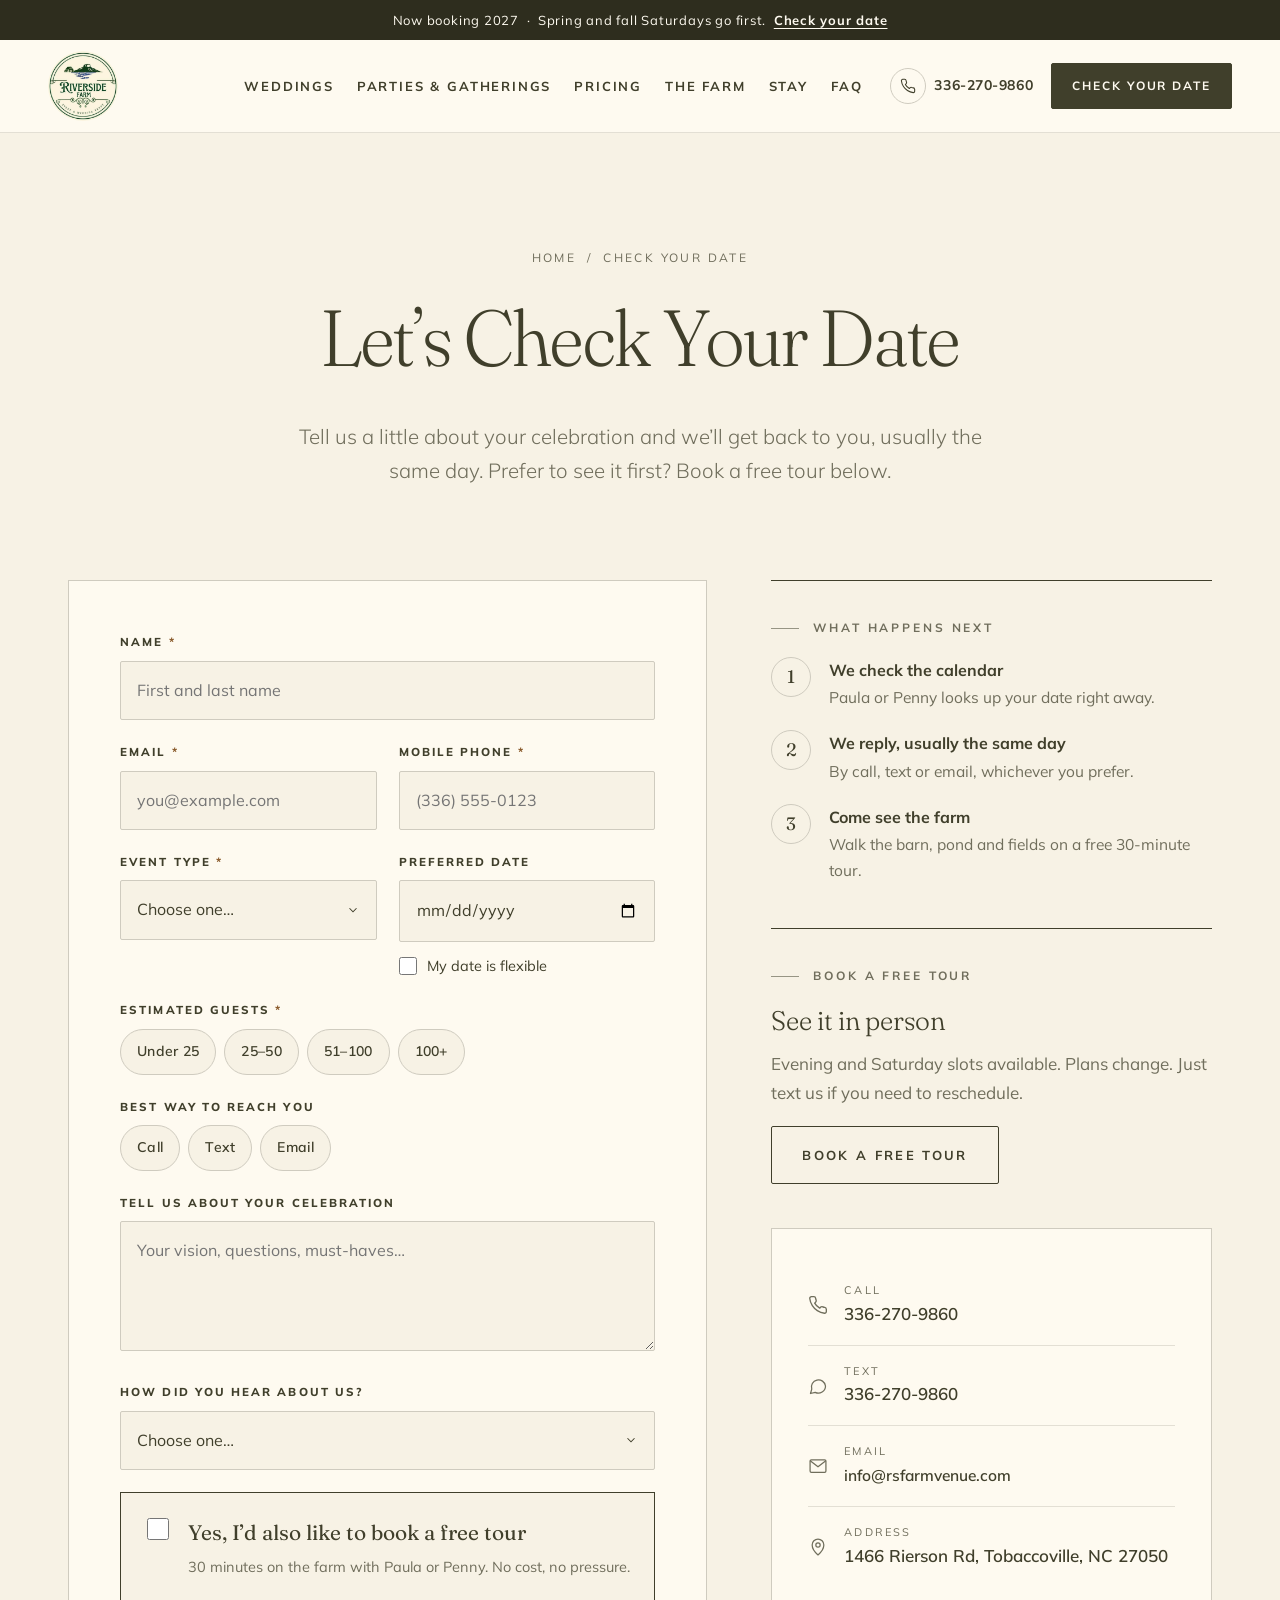
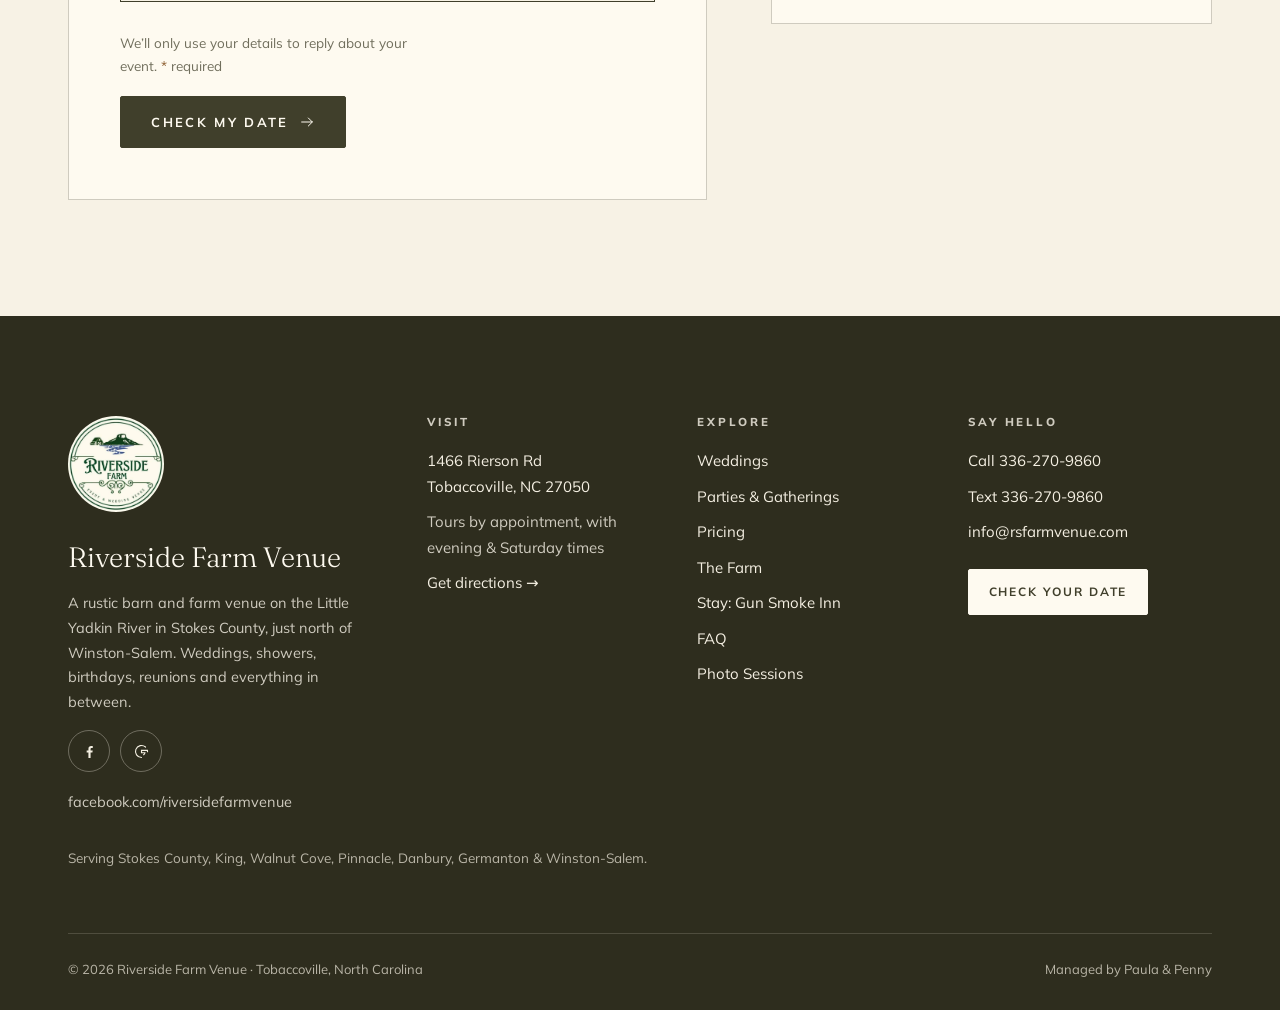
==== check-your-date.html @ b6d0c01a "Riverside Farm Venue site preview (noindex)" ====
<!doctype html>
<html lang="en">
<head>
<meta charset="utf-8">
<meta name="robots" content="noindex, nofollow">
<meta name="viewport" content="width=device-width,initial-scale=1">
<title>Check Your Date &amp; Book a Free Tour | Riverside Farm Venue</title>
<meta name="description" content="Tell us your date and guest count and we&rsquo;ll get right back to you, or book a free tour of Riverside Farm Venue near Winston-Salem, NC.">
<link rel="stylesheet" href="css/site.css">
</head>
<body>

<div class="announce">Now booking 2027<span class="hide-sm"> &nbsp;·&nbsp; Spring and fall Saturdays go first.</span> &nbsp;<a href="check-your-date.html">Check your date</a></div>
<header class="site-header">
  <div class="hdr">
    <a class="brand" href="index.html" aria-label="Riverside Farm Venue home">
      <img src="img/logo.jpg" alt="Riverside Farm Event &amp; Wedding Venue badge logo" width="70" height="70">
      <span class="brand-text">Riverside Farm<small>Event &amp; Wedding Venue</small></span>
    </a>
    <nav class="nav" aria-label="Main"><a href="weddings.html">Weddings</a><a href="parties.html">Parties &amp; Gatherings</a><a href="pricing.html">Pricing</a><a href="the-farm.html">The Farm</a><a href="stay.html">Stay</a><a href="faq.html">FAQ</a></nav>
    <div class="hdr-actions">
      <a class="hdr-phone" href="tel:+13362709860" aria-label="Call 336-270-9860"><span class="ic"><svg viewBox="0 0 24 24" fill="none" stroke="currentColor" stroke-width="1.6" stroke-linecap="round" stroke-linejoin="round"><path d="M22 16.9v3a2 2 0 0 1-2.2 2 19.8 19.8 0 0 1-8.6-3.1 19.5 19.5 0 0 1-6-6A19.8 19.8 0 0 1 2.1 4.2 2 2 0 0 1 4.1 2h3a2 2 0 0 1 2 1.7c.1.9.4 1.8.7 2.7a2 2 0 0 1-.5 2.1L8 9.8a16 16 0 0 0 6 6l1.3-1.3a2 2 0 0 1 2.1-.4c.9.3 1.8.6 2.7.7a2 2 0 0 1 1.7 2z"/></svg></span><span class="num">336-270-9860</span></a>
      <a class="btn btn-sm" href="check-your-date.html">Check Your Date</a>
      <button class="burger" data-menu="open" aria-label="Open menu" aria-expanded="false"><svg viewBox="0 0 24 24" fill="none" stroke="currentColor" stroke-width="1.5" stroke-linecap="round"><path d="M3 7h18M3 12h18M3 17h18"/></svg></button>
    </div>
  </div>
</header>
<div class="mobile-menu" id="mobile-menu" aria-label="Mobile menu">
  <div class="mm-top"><a href="index.html"><img src="img/logo.jpg" alt="Riverside Farm Venue"></a><button class="burger" data-menu="close" aria-label="Close menu"><svg viewBox="0 0 24 24" fill="none" stroke="currentColor" stroke-width="1.5" stroke-linecap="round"><path d="M5 5l14 14M19 5L5 19"/></svg></button></div>
  <nav><a href="index.html">Home</a><a href="weddings.html">Weddings</a><a href="parties.html">Parties &amp; Gatherings</a><a href="pricing.html">Pricing</a><a href="the-farm.html">The Farm</a><a href="stay.html">Stay</a><a href="faq.html">FAQ</a></nav>
  <div class="mm-foot">
    <a class="btn" href="check-your-date.html">Check Your Date</a>
    <a class="btn btn-outline" href="https://www.riversidefarmevents.com/service-page/preview-venue">Book a Free Tour</a>
    <a class="btn btn-outline" href="tel:+13362709860"><svg viewBox="0 0 24 24" fill="none" stroke="currentColor" stroke-width="1.6" stroke-linecap="round" stroke-linejoin="round"><path d="M22 16.9v3a2 2 0 0 1-2.2 2 19.8 19.8 0 0 1-8.6-3.1 19.5 19.5 0 0 1-6-6A19.8 19.8 0 0 1 2.1 4.2 2 2 0 0 1 4.1 2h3a2 2 0 0 1 2 1.7c.1.9.4 1.8.7 2.7a2 2 0 0 1-.5 2.1L8 9.8a16 16 0 0 0 6 6l1.3-1.3a2 2 0 0 1 2.1-.4c.9.3 1.8.6 2.7.7a2 2 0 0 1 1.7 2z"/></svg> Call or Text 336-270-9860</a>
    <p>1466 Rierson Rd, Tobaccoville, NC 27050</p>
  </div>
</div>
<main>

<section class="sec" style="padding-bottom:30px;background:var(--cream-2)">
  <div class="wrap-narrow center rv">
    <div class="crumbs"><a href="index.html">Home</a> &nbsp;/&nbsp; Check Your Date</div>
    <h1>Let&rsquo;s Check Your Date</h1>
    <p class="lead muted">Tell us a little about your celebration and we&rsquo;ll get back to you, usually the same day. Prefer to see it first? Book a free tour below.</p>
  </div>
</section>
<section class="sec" style="padding-top:40px;background:var(--cream-2)">
  <div class="wrap form-layout">
    <div class="form-card rv">
      <form id="inquiry" novalidate>
        <input type="text" name="_honey" style="display:none" tabindex="-1" autocomplete="off">
        <div class="fgrid">
          <div class="field full"><label for="f-name">Name <i>*</i></label><input id="f-name" name="name" autocomplete="name" placeholder="First and last name" required></div>
          <div class="field"><label for="f-email">Email <i>*</i></label><input id="f-email" name="email" type="email" autocomplete="email" placeholder="you@example.com" required></div>
          <div class="field"><label for="f-phone">Mobile phone <i>*</i></label><input id="f-phone" name="phone" type="tel" autocomplete="tel" placeholder="(336) 555-0123" required></div>
          <div class="field"><label for="f-type">Event type <i>*</i></label>
            <select id="f-type" name="type" required><option value="">Choose one…</option><option>Wedding</option><option>Friday Micro Wedding</option><option>Elopement / Vow renewal</option><option>Shower</option><option>Birthday</option><option>Reunion</option><option>Church / Corporate</option><option>Photo session</option><option>Other</option></select></div>
          <div class="field"><label for="f-date">Preferred date</label><input id="f-date" name="date" type="date"><label class="check"><input type="checkbox" name="flexible"> My date is flexible</label></div>
          <div class="field full"><span class="lab">Estimated guests <i>*</i></span><div class="pills"><label><input type="radio" name="guests" value="Under 25"><span>Under 25</span></label><label><input type="radio" name="guests" value="25–50"><span>25–50</span></label><label><input type="radio" name="guests" value="51–100"><span>51–100</span></label><label><input type="radio" name="guests" value="100+"><span>100+</span></label></div></div>
          <div class="field full"><span class="lab">Best way to reach you</span><div class="pills"><label><input type="radio" name="reach" value="Call"><span>Call</span></label><label><input type="radio" name="reach" value="Text"><span>Text</span></label><label><input type="radio" name="reach" value="Email"><span>Email</span></label></div></div>
          <div class="field full"><label for="f-msg">Tell us about your celebration</label><textarea id="f-msg" name="message" placeholder="Your vision, questions, must-haves…"></textarea></div>
          <div class="field full"><label for="f-heard">How did you hear about us?</label>
            <select id="f-heard" name="heard"><option value="">Choose one…</option><option>Google</option><option>Facebook</option><option>Friend or family</option><option>The Knot / WeddingWire</option><option>Drove by</option><option>Other</option></select></div>
          <div class="field full">
            <label class="tour-opt" for="tour"><input type="checkbox" id="tour" name="tour"><div><b>Yes, I&rsquo;d also like to book a free tour</b><span>30 minutes on the farm with Paula or Penny. No cost, no pressure.</span></div></label>
            <div id="tour-block" style="display:none;padding:22px;border:1px solid var(--olive);border-top:0;background:var(--cream)">
              <span class="lab">Pick a time that suits you</span>
              <p style="margin:0 0 10px"><a class="btn btn-sm" href="https://www.riversidefarmevents.com/service-page/preview-venue" target="_blank" rel="noopener">Choose a tour time on our calendar</a></p>
              <p class="muted" style="font-size:14px;margin:0">Evening &amp; Saturday slots available. Plans change. Just text us if you need to reschedule.</p>
            </div>
          </div>
        </div>
        <p id="form-error" role="alert" style="display:none;color:#8A5A2B;margin:0 0 12px">Sorry, that didn&rsquo;t go through. Please call or text 336-270-9860 or email <a href="mailto:info@rsfarmvenue.com">info@rsfarmvenue.com</a>.</p>
        <div class="form-foot"><small>We&rsquo;ll only use your details to reply about your event. <i style="font-style:normal;color:#8A5A2B">*</i> required</small><button class="btn" type="submit">Check My Date <svg viewBox="0 0 24 24" fill="none" stroke="currentColor" stroke-width="1.5" stroke-linecap="round" stroke-linejoin="round"><path d="M4 12h16M14 6l6 6-6 6"/></svg></button></div>
      </form>
      <div class="thanks">
        <span class="eyebrow">Inquiry received</span>
        <h2>Thanks<span id="thanks-name"></span>!</h2>
        <p class="lead muted">Paula or Penny will reach out soon. Want to see the farm? Book a free tour. Want the details now? See our <a href="pricing.html">Pricing page</a>.</p>
        <div class="btn-row" style="justify-content:center;margin-top:24px"><a class="btn" href="https://www.riversidefarmevents.com/service-page/preview-venue">Book a Free Tour</a><a class="btn btn-outline" href="pricing.html">See Pricing</a></div>
        <p class="muted" style="font-size:13px;margin-top:20px">(Mockup only: nothing was sent.)</p>
      </div>
    </div>
    <aside class="rv">
      <div class="side-card">
        <span class="eyebrow">What happens next</span>
        <ol class="steps">
          <li><div><b>We check the calendar</b>Paula or Penny looks up your date right away.</div></li>
          <li><div><b>We reply, usually the same day</b>By call, text or email, whichever you prefer.</div></li>
          <li><div><b>Come see the farm</b>Walk the barn, pond and fields on a free 30-minute tour.</div></li>
        </ol>
      </div>
      <div class="side-card">
        <span class="eyebrow">Book a free tour</span>
        <h3>See it in person</h3>
        <p class="muted">Evening and Saturday slots available. Plans change. Just text us if you need to reschedule.</p>
        <a class="btn btn-outline" href="https://www.riversidefarmevents.com/service-page/preview-venue">Book a Free Tour</a>
      </div>
      <div class="contact-card">
        <a class="row" href="tel:+13362709860"><svg viewBox="0 0 24 24" fill="none" stroke="currentColor" stroke-width="1.6" stroke-linecap="round" stroke-linejoin="round"><path d="M22 16.9v3a2 2 0 0 1-2.2 2 19.8 19.8 0 0 1-8.6-3.1 19.5 19.5 0 0 1-6-6A19.8 19.8 0 0 1 2.1 4.2 2 2 0 0 1 4.1 2h3a2 2 0 0 1 2 1.7c.1.9.4 1.8.7 2.7a2 2 0 0 1-.5 2.1L8 9.8a16 16 0 0 0 6 6l1.3-1.3a2 2 0 0 1 2.1-.4c.9.3 1.8.6 2.7.7a2 2 0 0 1 1.7 2z"/></svg><div><small>Call</small><span>336-270-9860</span></div></a>
        <a class="row" href="sms:+13362709860"><svg viewBox="0 0 24 24" fill="none" stroke="currentColor" stroke-width="1.5" stroke-linecap="round" stroke-linejoin="round"><path d="M21 12a8.5 8.5 0 0 1-12.4 7.6L3 21l1.5-5.2A8.5 8.5 0 1 1 21 12z"/></svg><div><small>Text</small><span>336-270-9860</span></div></a>
        <a class="row" href="mailto:info@rsfarmvenue.com"><svg viewBox="0 0 24 24" fill="none" stroke="currentColor" stroke-width="1.5" stroke-linecap="round" stroke-linejoin="round"><rect x="2.5" y="4.5" width="19" height="15" rx="1.5"/><path d="M3 6l9 7 9-7"/></svg><div><small>Email</small><span style="font-size:15.5px">info@rsfarmvenue.com</span></div></a>
        <a class="row" href="https://maps.google.com/?cid=12743851930745066282"><svg viewBox="0 0 24 24" fill="none" stroke="currentColor" stroke-width="1.5" stroke-linecap="round" stroke-linejoin="round"><path d="M12 21.5s-7-6.2-7-12a7 7 0 0 1 14 0c0 5.8-7 12-7 12z"/><circle cx="12" cy="9.5" r="2.6"/></svg><div><small>Address</small><span>1466 Rierson Rd, Tobaccoville, NC 27050</span></div></a>
      </div>
    </aside>
  </div>
</section>

</main>

<footer class="site-footer">
  <div class="wrap">
    <div class="ft">
      <div class="ft-brand">
        <img src="img/logo.jpg" alt="Riverside Farm Venue logo">
        <div class="ft-name">Riverside Farm Venue</div>
        <p>A rustic barn and farm venue on the Little Yadkin River in Stokes County, just north of Winston-Salem. Weddings, showers, birthdays, reunions and everything in between.</p>
        <div class="social">
          <a href="https://www.facebook.com/riversidefarmvenue" aria-label="Riverside Farm Venue on Facebook"><svg viewBox="0 0 24 24" fill="currentColor"><path d="M13.5 21v-7.5h2.6l.4-3h-3V8.6c0-.9.3-1.5 1.5-1.5h1.6V4.4c-.3 0-1.2-.1-2.3-.1-2.3 0-3.8 1.4-3.8 3.9v2.3H8v3h2.5V21z"/></svg></a>
          <a href="https://maps.google.com/?cid=12743851930745066282" aria-label="Riverside Farm Venue on Google"><svg viewBox="0 0 24 24" fill="none" stroke="currentColor" stroke-width="1.6" stroke-linecap="round"><path d="M20.5 12.2c0-.6 0-1.1-.2-1.7H12v3.3h4.8a4.2 4.2 0 0 1-1.8 2.7M12 20.5a8.5 8.5 0 1 1 5.7-14.8"/></svg></a>
        </div>
        <p class="serving"><a href="https://www.facebook.com/riversidefarmvenue" style="color:inherit">facebook.com/riversidefarmvenue</a></p>
      </div>
      <div>
        <h4>Visit</h4>
        <ul>
          <li><a href="https://maps.google.com/?cid=12743851930745066282">1466 Rierson Rd<br>Tobaccoville, NC 27050</a></li>
          <li style="color:#CFCBBF">Tours by appointment, with evening &amp; Saturday times</li>
          <li><a href="https://maps.google.com/?cid=12743851930745066282">Get directions →</a></li>
        </ul>
      </div>
      <div>
        <h4>Explore</h4>
        <ul>
          <li><a href="weddings.html">Weddings</a></li>
          <li><a href="parties.html">Parties &amp; Gatherings</a></li>
          <li><a href="pricing.html">Pricing</a></li>
          <li><a href="the-farm.html">The Farm</a></li>
          <li><a href="stay.html">Stay: Gun Smoke Inn</a></li>
          <li><a href="faq.html">FAQ</a></li>
          
          <li><a href="parties.html#photo-sessions">Photo Sessions</a></li>
        </ul>
      </div>
      <div>
        <h4>Say hello</h4>
        <ul>
          <li><a href="tel:+13362709860">Call 336-270-9860</a></li>
          <li><a href="sms:+13362709860">Text 336-270-9860</a></li>
          <li><a href="mailto:info@rsfarmvenue.com">info@rsfarmvenue.com</a></li>
          <li style="margin-top:14px"><a class="btn btn-cream btn-sm" href="check-your-date.html" style="color:#403F2B">Check Your Date</a></li>
        </ul>
      </div>
    </div>
    <p class="serving">Serving Stokes County, King, Walnut Cove, Pinnacle, Danbury, Germanton &amp; Winston-Salem.</p>
    <div class="ft-bottom">
      <span>© 2026 Riverside Farm Venue · Tobaccoville, North Carolina</span>
      <span>Managed by Paula &amp; Penny</span>
    </div>
  </div>
</footer>
<div class="mbar" role="navigation" aria-label="Quick actions">
  <a href="tel:+13362709860"><svg viewBox="0 0 24 24" fill="none" stroke="currentColor" stroke-width="1.6" stroke-linecap="round" stroke-linejoin="round"><path d="M22 16.9v3a2 2 0 0 1-2.2 2 19.8 19.8 0 0 1-8.6-3.1 19.5 19.5 0 0 1-6-6A19.8 19.8 0 0 1 2.1 4.2 2 2 0 0 1 4.1 2h3a2 2 0 0 1 2 1.7c.1.9.4 1.8.7 2.7a2 2 0 0 1-.5 2.1L8 9.8a16 16 0 0 0 6 6l1.3-1.3a2 2 0 0 1 2.1-.4c.9.3 1.8.6 2.7.7a2 2 0 0 1 1.7 2z"/></svg> Call / Text</a>
  <a class="cta" href="check-your-date.html"><svg viewBox="0 0 24 24" fill="none" stroke="currentColor" stroke-width="1.5" stroke-linecap="round" stroke-linejoin="round"><rect x="3" y="4.5" width="18" height="16.5" rx="1.5"/><path d="M3 9.5h18M8 2.5v4M16 2.5v4"/></svg> Check Your Date</a>
</div>
<script src="js/site.js"></script>
</body>
</html>
---- css/site.css ----
/* Riverside Farm Venue — redesign mockup · shared styles */
@font-face{font-family:"Fraunces";src:url("../fonts/Fraunces.ttf") format("truetype");font-weight:100 900;font-display:swap}
@font-face{font-family:"Mulish";src:url("../fonts/Mulish.ttf") format("truetype");font-weight:200 900;font-display:swap}
@font-face{font-family:"Mulish";src:url("../fonts/Mulish-Italic.ttf") format("truetype");font-weight:200 900;font-style:italic;font-display:swap}

:root{
  --cream:#FEFAF0; --cream-2:#F7F2E5; --cream-3:#EFE9DA;
  --taupe:#CFCBBF; --taupe-2:#E3DFD4;
  --olive:#403F2B; --olive-deep:#2E2D1E; --olive-2:#706E5C;
  --hl:#F5E29A; --hl-ink:#4A3D00;
  --serif:"Fraunces",Georgia,"Times New Roman",serif;
  --sans:"Mulish","Nunito Sans","Avenir Next","Avenir",system-ui,sans-serif;
  --wrap:1240px; --gutter:clamp(20px,4vw,48px);
  --sec:clamp(72px,9vw,128px);
  --ease:cubic-bezier(.2,.7,.2,1);
}
*,*::before,*::after{box-sizing:border-box}
html{-webkit-text-size-adjust:100%;scroll-behavior:smooth}
body{margin:0;background:var(--cream);color:var(--olive);font-family:var(--sans);font-weight:400;font-size:17px;line-height:1.7;-webkit-font-smoothing:antialiased;text-rendering:optimizeLegibility}
img{max-width:100%;display:block}
a{color:inherit}
p{margin:0 0 1.1em}
h1,h2,h3,h4{font-family:var(--serif);font-weight:300;line-height:1.08;margin:0 0 .5em;letter-spacing:-.01em;font-variation-settings:"opsz" 96,"SOFT" 50}
h1{font-size:clamp(40px,6.2vw,84px)}
h2{font-size:clamp(32px,4.2vw,56px)}
h3{font-size:clamp(23px,2.1vw,29px);line-height:1.18;font-variation-settings:"opsz" 48,"SOFT" 50}
h4{font-size:20px}
em.serif-it,.it{font-style:italic;font-variation-settings:"opsz" 96,"SOFT" 100,"WONK" 1}
.wrap{max-width:var(--wrap);margin:0 auto;padding:0 var(--gutter)}
.wrap-narrow{max-width:820px;margin:0 auto;padding:0 var(--gutter)}
.sec{padding:var(--sec) 0}
.sec-tight{padding:calc(var(--sec)*.6) 0}
.bg-2{background:var(--cream-2)}
.bg-3{background:var(--cream-3)}
.bg-olive{background:var(--olive);color:var(--cream)}
.bg-olive .eyebrow{color:var(--taupe)}
.center{text-align:center}
.eyebrow{display:inline-flex;align-items:center;gap:14px;font-family:var(--sans);font-size:12px;font-weight:700;letter-spacing:.24em;text-transform:uppercase;color:var(--olive-2);margin-bottom:18px}
.eyebrow::before{content:"";width:28px;height:1px;background:currentColor;opacity:.7}
.center .eyebrow::after{content:"";width:28px;height:1px;background:currentColor;opacity:.7}
.lead{font-size:clamp(18px,1.6vw,21px);line-height:1.65;font-weight:300;color:var(--olive)}
.muted{color:var(--olive-2)}
.sec-head{max-width:760px;margin:0 auto clamp(40px,5vw,64px)}
.sec-head.left{margin-left:0}
.sec-head p{color:var(--olive-2)}

/* placeholders / confirm tags */
.tbc{display:inline-block;font-family:var(--sans);font-style:normal;font-size:11px;font-weight:800;letter-spacing:.04em;line-height:1.5;color:var(--hl-ink);background:var(--hl);border:1px dashed #B99A2B;border-radius:3px;padding:0 6px;margin:0 3px;vertical-align:middle;text-transform:none;white-space:normal;-webkit-box-decoration-break:clone;box-decoration-break:clone}
.ph{background:var(--hl);color:var(--hl-ink);border:1px dashed #B99A2B;border-radius:4px;padding:0 .2em;font-style:normal;-webkit-box-decoration-break:clone;box-decoration-break:clone}
.ph-box{background:repeating-linear-gradient(135deg,var(--cream-3) 0 12px,var(--taupe-2) 12px 24px);display:flex;align-items:center;justify-content:center;text-align:center;color:var(--olive-2);font-size:14px;padding:24px;border:1px dashed var(--taupe)}
.ph-box svg{width:34px;height:34px;margin:0 auto 10px;display:block;opacity:.7}

/* buttons */
.btn{display:inline-flex;align-items:center;justify-content:center;gap:10px;font-family:var(--sans);font-size:13px;font-weight:700;letter-spacing:.18em;text-transform:uppercase;text-decoration:none;padding:17px 30px;border:1px solid var(--olive);background:var(--olive);color:var(--cream);border-radius:2px;cursor:pointer;transition:background .25s var(--ease),color .25s var(--ease),border-color .25s var(--ease),transform .25s var(--ease);white-space:nowrap}
.btn:hover{background:var(--olive-deep);border-color:var(--olive-deep)}
.btn-outline{background:transparent;color:var(--olive)}
.btn-outline:hover{background:var(--olive);color:var(--cream)}
.btn-cream{background:var(--cream);border-color:var(--cream);color:var(--olive)}
.btn-cream:hover{background:#fff;border-color:#fff}
.btn-ghost{background:transparent;border-color:rgba(254,250,240,.75);color:var(--cream)}
.btn-ghost:hover{background:var(--cream);color:var(--olive)}
.btn-sm{padding:12px 20px;font-size:12px;letter-spacing:.16em}
.btn svg{width:16px;height:16px}
.btn-row{display:flex;flex-wrap:wrap;gap:14px;align-items:center}
.center .btn-row{justify-content:center}
.link-arrow{display:inline-flex;align-items:center;gap:10px;font-size:13px;font-weight:700;letter-spacing:.18em;text-transform:uppercase;text-decoration:none;color:var(--olive);border-bottom:1px solid var(--taupe);padding-bottom:6px;transition:gap .25s var(--ease),border-color .25s}
.link-arrow:hover{gap:16px;border-color:var(--olive)}
.link-arrow svg{width:16px;height:16px}

/* announcement */
.announce{background:var(--olive-deep);color:var(--cream);font-size:13px;letter-spacing:.06em;text-align:center;padding:9px var(--gutter)}
.announce a{color:var(--cream);font-weight:700;text-underline-offset:3px}

/* header */
.site-header{position:sticky;top:0;z-index:50;background:rgba(254,250,240,.97);backdrop-filter:saturate(1.2) blur(8px);border-bottom:1px solid var(--taupe-2);transition:box-shadow .3s}
.site-header.scrolled{box-shadow:0 6px 24px -14px rgba(46,45,30,.35)}
.hdr{display:flex;align-items:center;gap:28px;height:92px;max-width:1400px;margin:0 auto;padding:0 var(--gutter)}
.brand{display:flex;align-items:center;gap:14px;text-decoration:none;flex-shrink:0}
.brand img{width:70px;height:70px;border-radius:50%;object-fit:cover;mix-blend-mode:multiply}
.brand-text{font-family:var(--serif);font-size:19px;line-height:1.05;font-weight:400;letter-spacing:.01em}
.brand-text small{display:block;font-family:var(--sans);font-size:10px;font-weight:700;letter-spacing:.26em;text-transform:uppercase;color:var(--olive-2);margin-top:5px}
.nav{display:flex;gap:clamp(16px,1.8vw,30px);margin-left:auto}
.nav a{font-size:13px;font-weight:700;letter-spacing:.14em;text-transform:uppercase;text-decoration:none;color:var(--olive);padding:8px 0;position:relative;white-space:nowrap}
.nav a::after{content:"";position:absolute;left:0;right:0;bottom:0;height:1px;background:var(--olive);transform:scaleX(0);transform-origin:left;transition:transform .3s var(--ease)}
.nav a:hover::after,.nav a[aria-current="page"]::after{transform:scaleX(1)}
.hdr-actions{display:flex;align-items:center;gap:18px}
.hdr-phone{display:flex;align-items:center;gap:8px;font-weight:700;font-size:14px;letter-spacing:.04em;text-decoration:none;white-space:nowrap}
.hdr-phone .ic{width:36px;height:36px;border:1px solid var(--taupe);border-radius:50%;display:flex;align-items:center;justify-content:center}
.hdr-phone svg{width:16px;height:16px}
.burger{display:none;width:44px;height:44px;border:0;background:transparent;color:var(--olive);padding:0;cursor:pointer}
.burger svg{width:26px;height:26px}
.mobile-menu{display:none}
@media (max-width:1320px){.brand-text{display:none}}
@media (max-width:1180px){.hdr-phone .num{display:none}}
@media (max-width:1060px){
  .nav{display:none}
  .burger{display:flex;align-items:center;justify-content:center}
  .hdr{height:72px;gap:10px}
  .brand img{width:54px;height:54px}
  .hdr-actions{margin-left:auto;gap:8px}
  .hdr-phone .ic{width:40px;height:40px}
  .mobile-menu{display:block;position:fixed;inset:0;z-index:80;background:var(--cream);transform:translateX(100%);transition:transform .4s var(--ease);padding:22px var(--gutter) 40px;overflow:auto}
  .mobile-menu.open{transform:none}
  .mm-top{display:flex;justify-content:space-between;align-items:center;margin-bottom:30px}
  .mm-top img{width:56px;height:56px;mix-blend-mode:multiply}
  .mobile-menu nav a{display:block;font-family:var(--serif);font-weight:300;font-size:34px;line-height:1.2;padding:12px 0;border-bottom:1px solid var(--taupe-2);text-decoration:none}
  .mobile-menu nav a[aria-current="page"]{font-style:italic}
  .mm-foot{margin-top:32px;display:grid;gap:12px}
  .mm-foot .btn{width:100%}
  .mm-foot p{font-size:14px;color:var(--olive-2);margin:14px 0 0}
}
@media (max-width:420px){.hdr .btn-sm{padding:11px 13px;font-size:11px;letter-spacing:.12em}}

/* mobile sticky bar */
.mbar{display:none}
@media (max-width:760px){
  .mbar{display:grid;grid-template-columns:1fr 1.25fr;position:fixed;left:0;right:0;bottom:0;z-index:60;background:var(--cream);border-top:1px solid var(--taupe);box-shadow:0 -10px 30px -18px rgba(46,45,30,.4)}
  .mbar a{display:flex;align-items:center;justify-content:center;gap:9px;height:60px;font-size:12.5px;font-weight:800;letter-spacing:.16em;text-transform:uppercase;text-decoration:none;color:var(--olive)}
  .mbar a.cta{background:var(--olive);color:var(--cream)}
  .mbar svg{width:17px;height:17px}
  body{padding-bottom:60px}
}

/* hero */
.hero{position:relative;min-height:min(86vh,820px);display:flex;align-items:flex-end;color:var(--cream);overflow:hidden;isolation:isolate}
.hero>img{position:absolute;inset:0;width:100%;height:100%;object-fit:cover;z-index:-2}
.hero::before{content:"";position:absolute;inset:0;z-index:-1;background:linear-gradient(90deg,rgba(38,37,24,.82) 0%,rgba(38,37,24,.55) 42%,rgba(38,37,24,.12) 75%),linear-gradient(0deg,rgba(38,37,24,.7) 0%,rgba(38,37,24,0) 50%)}
.hero .wrap{width:100%;padding-top:120px;padding-bottom:clamp(56px,7vw,96px)}
.hero-inner{max-width:760px}
.hero .eyebrow{color:#E9E4D6}
.hero h1{color:var(--cream);margin-bottom:24px;text-shadow:0 2px 30px rgba(0,0,0,.25)}
.hero .lead{color:#F3EEE0;max-width:600px;margin-bottom:34px}
.trust{display:flex;flex-wrap:wrap;align-items:center;gap:10px 22px;margin-top:34px;padding-top:24px;border-top:1px solid rgba(254,250,240,.28);font-size:14.5px;letter-spacing:.03em;color:#F3EEE0}
.trust .dot{width:4px;height:4px;border-radius:50%;background:rgba(254,250,240,.5)}
.trust .stars{color:#F2D27A;letter-spacing:.1em}
.trust b{font-weight:800;color:#fff}
.hero-caption{position:absolute;right:var(--gutter);bottom:24px;font-size:11px;letter-spacing:.2em;text-transform:uppercase;color:rgba(254,250,240,.75)}

/* split page hero */
.phero{display:grid;grid-template-columns:1.02fr 1fr;min-height:min(78vh,760px);background:var(--cream-2)}
.phero-text{display:flex;flex-direction:column;justify-content:center;padding:clamp(56px,7vw,110px) clamp(24px,6vw,96px) clamp(56px,7vw,110px) max(var(--gutter),calc((100vw - var(--wrap))/2 + var(--gutter)))}
.phero-text h1{font-size:clamp(40px,5vw,70px)}
.phero-text .lead{max-width:540px;margin-bottom:32px}
.phero-media{position:relative;overflow:hidden;min-height:420px}
.phero-media img{position:absolute;inset:0;width:100%;height:100%;object-fit:cover}
.phero-media .ph-box{position:absolute;inset:0}
.crumbs{font-size:12px;letter-spacing:.2em;text-transform:uppercase;color:var(--olive-2);margin-bottom:26px}
.crumbs a{text-decoration:none}
.phero-facts{display:flex;flex-wrap:wrap;gap:12px 28px;margin-top:34px;padding-top:24px;border-top:1px solid var(--taupe);font-size:14px;color:var(--olive-2)}
.phero-facts b{display:block;font-family:var(--serif);font-weight:300;font-size:26px;color:var(--olive);line-height:1.2}
@media (max-width:900px){
  .phero{grid-template-columns:1fr}
  .phero-media{order:-1;min-height:0;aspect-ratio:4/3.2}
  .phero-text{padding:44px var(--gutter) 56px}
}

/* cards */
.grid-3{display:grid;grid-template-columns:repeat(3,1fr);gap:clamp(18px,2.4vw,34px)}
.grid-2{display:grid;grid-template-columns:repeat(2,1fr);gap:clamp(18px,2.4vw,34px)}
.grid-4{display:grid;grid-template-columns:repeat(4,1fr);gap:clamp(18px,2vw,28px)}
@media (max-width:980px){.grid-3,.grid-4{grid-template-columns:repeat(2,1fr)}}
@media (max-width:640px){.grid-3,.grid-2,.grid-4{grid-template-columns:1fr}}

.ccard{display:flex;flex-direction:column;text-decoration:none;background:var(--cream);group:x}
.ccard .media{position:relative;aspect-ratio:4/5;overflow:hidden;background:var(--cream-3)}
.ccard .media img{width:100%;height:100%;object-fit:cover;transition:transform 1.2s var(--ease)}
.ccard:hover .media img{transform:scale(1.045)}
.ccard .num{position:absolute;top:18px;left:18px;font-family:var(--serif);font-size:15px;color:var(--cream);background:rgba(46,45,30,.55);backdrop-filter:blur(4px);border-radius:50%;width:40px;height:40px;display:flex;align-items:center;justify-content:center}
.ccard .body{padding:28px 4px 0;display:flex;flex-direction:column;flex:1}
.ccard h3{margin-bottom:12px}
.ccard p{color:var(--olive-2);font-size:16px}
.ccard .link-arrow{margin-top:auto;align-self:flex-start}

/* why */
.why{display:grid;grid-template-columns:1fr 1.1fr;gap:clamp(40px,6vw,96px);align-items:center}
.why-media{position:relative}
.why-media .m1{aspect-ratio:4/5;object-fit:cover;width:86%}
.why-media .m2{position:absolute;right:0;bottom:-48px;width:48%;aspect-ratio:1;object-fit:cover;border:10px solid var(--cream-2)}
.why-list{display:grid;grid-template-columns:1fr 1fr;gap:40px 36px;margin-top:40px}
.why-item .ico{width:52px;height:52px;border:1px solid var(--taupe);border-radius:50%;display:flex;align-items:center;justify-content:center;margin-bottom:18px;color:var(--olive)}
.why-item .ico svg{width:22px;height:22px}
.why-item h3{font-size:23px;margin-bottom:8px}
.why-item p{font-size:15.5px;color:var(--olive-2);margin:0}
@media (max-width:900px){.why{grid-template-columns:1fr}.why-media{margin-bottom:40px}.why-media .m2{bottom:-36px}}
@media (max-width:560px){.why-list{grid-template-columns:1fr;gap:30px}}

/* spaces rail */
.rail-head{display:flex;align-items:flex-end;justify-content:space-between;gap:30px;margin-bottom:44px}
.rail-head .sec-head{margin:0}
.rail-ctrl{display:flex;gap:10px}
.rail-ctrl button{width:52px;height:52px;border-radius:50%;border:1px solid var(--taupe);background:transparent;color:var(--olive);cursor:pointer;display:flex;align-items:center;justify-content:center;transition:all .2s}
.rail-ctrl button:hover{background:var(--olive);color:var(--cream);border-color:var(--olive)}
.rail-ctrl svg{width:18px;height:18px}
.rail{display:grid;grid-auto-flow:column;grid-auto-columns:clamp(260px,26vw,360px);gap:22px;overflow-x:auto;scroll-snap-type:x mandatory;padding:0 var(--gutter) 18px max(var(--gutter),calc((100vw - var(--wrap))/2 + var(--gutter)));scrollbar-width:thin;scrollbar-color:var(--taupe) transparent}
.rail figure{margin:0;scroll-snap-align:start}
.rail .frame{aspect-ratio:3/4;overflow:hidden;background:var(--cream-3)}
.rail .frame img{width:100%;height:100%;object-fit:cover;transition:transform 1.2s var(--ease)}
.rail figure:hover .frame img{transform:scale(1.05)}
.rail .frame.ph-box{flex-direction:column}
.rail figcaption{display:flex;justify-content:space-between;align-items:baseline;gap:10px;padding-top:16px;border-top:0}
.rail figcaption b{font-family:var(--serif);font-weight:300;font-size:23px}
.rail figcaption span{font-size:11px;letter-spacing:.2em;text-transform:uppercase;color:var(--olive-2)}
@media (max-width:640px){.rail-ctrl{display:none}.rail{grid-auto-columns:78vw}}

/* reviews */
.reviews{position:relative}
.rating-badge{display:inline-flex;align-items:center;gap:16px;margin-bottom:26px}
.rating-badge .big{font-family:var(--serif);font-size:64px;font-weight:300;line-height:1}
.rating-badge .stars{color:#E8C46A;font-size:20px;letter-spacing:.12em}
.rating-badge small{display:block;font-size:12px;letter-spacing:.2em;text-transform:uppercase;color:var(--taupe)}
.quotes{display:grid;grid-template-columns:repeat(3,1fr);gap:clamp(20px,3vw,44px);margin:56px 0 52px}
.quote{border-top:1px solid rgba(254,250,240,.25);padding-top:30px;display:flex;flex-direction:column}
.quote .mark{font-family:var(--serif);font-size:70px;line-height:.6;color:var(--taupe);height:34px}
.quote blockquote{margin:0 0 26px;font-family:var(--serif);font-weight:300;font-size:clamp(21px,1.8vw,25px);line-height:1.45;font-variation-settings:"opsz" 30,"SOFT" 100}
.quote cite{margin-top:auto;font-style:normal;font-size:13px;letter-spacing:.14em;text-transform:uppercase;color:var(--taupe)}
.quote cite b{color:var(--cream);letter-spacing:.14em}
.quote .stars{color:#E8C46A;letter-spacing:.12em;margin-bottom:14px;font-size:14px}
.bg-olive .btn-outline{color:var(--cream);border-color:rgba(254,250,240,.6)}
.bg-olive .btn-outline:hover{background:var(--cream);color:var(--olive)}
@media (max-width:900px){.quotes{grid-template-columns:1fr}}

/* split feature */
.split{display:grid;grid-template-columns:1fr 1fr;gap:clamp(40px,6vw,100px);align-items:center}
.split.rev .split-media{order:2}
.split-media{position:relative}
.split-media img{width:100%;aspect-ratio:4/5;object-fit:cover}
.split-media.land img{aspect-ratio:4/3}
.split-media .cap{font-size:12px;letter-spacing:.14em;text-transform:uppercase;color:var(--olive-2);margin-top:12px}
.sig{font-family:var(--serif);font-style:italic;font-weight:300;font-size:30px;margin:6px 0 26px;font-variation-settings:"opsz" 96,"SOFT" 100,"WONK" 1}
@media (max-width:900px){.split{grid-template-columns:1fr}.split.rev .split-media{order:0}}
.duo{display:grid;grid-template-columns:1.2fr 1fr;gap:16px;align-items:end}
.duo img,.duo .ph-box{width:100%;object-fit:cover}
.duo .a{aspect-ratio:3/4}
.duo .b{aspect-ratio:3/4;margin-bottom:-40px}

/* price cards */
.prices{display:grid;grid-template-columns:repeat(4,1fr);gap:0;border:1px solid var(--taupe);background:var(--cream)}
.price{padding:40px 32px 36px;border-right:1px solid var(--taupe);display:flex;flex-direction:column}
.price:last-child{border-right:0}
.price .tag{font-size:11.5px;font-weight:800;letter-spacing:.2em;text-transform:uppercase;color:var(--olive-2);margin-bottom:18px}
.price .amt{font-family:var(--serif);font-weight:300;font-size:clamp(42px,3.8vw,56px);line-height:1;margin-bottom:6px;font-variation-settings:"opsz" 144}
.price .amt small{font-family:var(--sans);font-size:14px;font-weight:600;letter-spacing:.04em;color:var(--olive-2);margin-right:6px;vertical-align:.9em}
.price h3{font-size:22px;margin:14px 0 10px}
.price p{font-size:15px;color:var(--olive-2);margin-bottom:0}
.price.feat{background:var(--olive);color:var(--cream)}
.price.feat .tag,.price.feat p,.price.feat .amt small{color:var(--taupe)}
@media (max-width:1000px){.prices{grid-template-columns:1fr 1fr}.price:nth-child(2){border-right:0}.price:nth-child(-n+2){border-bottom:1px solid var(--taupe)}}
@media (max-width:560px){.prices{grid-template-columns:1fr}.price{border-right:0;border-bottom:1px solid var(--taupe)}.price:last-child{border-bottom:0}}
.compare-note{display:flex;gap:18px;align-items:flex-start;max-width:760px;margin:36px auto 0;font-size:15px;color:var(--olive-2);text-align:left}

/* booking band */
.band{position:relative;color:var(--cream);isolation:isolate;overflow:hidden}
.band>img{position:absolute;inset:0;width:100%;height:100%;object-fit:cover;z-index:-2}
.band::before{content:"";position:absolute;inset:0;background:rgba(40,39,26,.66);z-index:-1}
.band .wrap{padding-top:clamp(88px,10vw,140px);padding-bottom:clamp(88px,10vw,140px)}
.band h2{color:var(--cream);font-size:clamp(38px,5.4vw,76px)}
.band .eyebrow{color:#E9E4D6}
.band p{color:#F1ECDD}
.open-dates{display:flex;flex-wrap:wrap;gap:10px;justify-content:center;margin:26px 0 38px}
.chip{border:1px solid rgba(254,250,240,.5);border-radius:40px;padding:9px 18px;font-size:13px;letter-spacing:.08em}

/* final cta */
.final{display:grid;grid-template-columns:1.3fr 1fr;gap:clamp(40px,6vw,90px);align-items:center}
.final h2{font-size:clamp(40px,5vw,68px)}
.contact-card{border:1px solid var(--taupe);padding:36px;background:var(--cream)}
.contact-card .row{display:flex;gap:16px;padding:16px 0;border-bottom:1px solid var(--taupe-2);text-decoration:none;align-items:center}
.contact-card .row:last-child{border-bottom:0}
.contact-card .row svg{width:20px;height:20px;flex-shrink:0;color:var(--olive-2)}
.contact-card .row small{display:block;font-size:11px;letter-spacing:.2em;text-transform:uppercase;color:var(--olive-2)}
.contact-card .row span{font-size:17px;font-weight:600}
@media (max-width:900px){.final{grid-template-columns:1fr}}

/* footer */
.site-footer{background:var(--olive-deep);color:#E8E3D4;padding:clamp(64px,8vw,100px) 0 0;font-size:15px}
.ft{display:grid;grid-template-columns:1.4fr 1fr 1fr 1.1fr;gap:48px}
.ft h4{font-family:var(--sans);font-size:11.5px;font-weight:800;letter-spacing:.24em;text-transform:uppercase;color:var(--taupe);margin-bottom:20px}
.ft a{text-decoration:none;color:#F4EFE2}
.ft a:hover{text-decoration:underline;text-underline-offset:4px}
.ft ul{list-style:none;margin:0;padding:0;display:grid;gap:10px}
.ft-brand img{width:96px;height:96px;border-radius:50%;margin-bottom:22px;background:var(--cream)}
.ft-brand p{color:#CFCBBF;max-width:340px;font-size:14.5px}
.ft-brand .ft-name{font-family:var(--serif);font-size:28px;font-weight:300;color:var(--cream);margin-bottom:10px}
.social{display:flex;gap:10px;margin-top:6px}
.social a{width:42px;height:42px;border:1px solid rgba(207,203,191,.4);border-radius:50%;display:flex;align-items:center;justify-content:center}
.social svg{width:17px;height:17px}
.ft-bottom{margin-top:64px;border-top:1px solid rgba(207,203,191,.2);padding:24px 0 30px;display:flex;justify-content:space-between;flex-wrap:wrap;gap:12px;font-size:13px;color:#B9B5A7}
.ft-bottom a{color:#B9B5A7}
.serving{font-size:13.5px;color:#B9B5A7;margin-top:18px;line-height:1.6}
@media (max-width:980px){.ft{grid-template-columns:1fr 1fr}}
@media (max-width:560px){.ft{grid-template-columns:1fr;gap:36px}}

/* generic content helpers */
.checklist{list-style:none;padding:0;margin:0;display:grid;gap:14px}
.checklist li{display:flex;gap:14px;align-items:flex-start;font-size:16px}
.checklist li svg{width:18px;height:18px;flex-shrink:0;margin-top:5px;color:var(--olive)}
.checklist.two{grid-template-columns:1fr 1fr;gap:16px 40px}
@media (max-width:640px){.checklist.two{grid-template-columns:1fr}}
.divider{height:1px;background:var(--taupe);border:0;margin:0}
.stat-row{display:grid;grid-template-columns:repeat(4,1fr);border-top:1px solid var(--taupe);border-bottom:1px solid var(--taupe)}
.stat{padding:30px 24px;border-right:1px solid var(--taupe)}
.stat:last-child{border-right:0}
.stat b{display:block;font-family:var(--serif);font-weight:300;font-size:40px;line-height:1.1}
.stat span{font-size:13px;letter-spacing:.12em;text-transform:uppercase;color:var(--olive-2)}
@media (max-width:800px){.stat-row{grid-template-columns:1fr 1fr}.stat:nth-child(2){border-right:0}.stat:nth-child(-n+2){border-bottom:1px solid var(--taupe)}}

/* option (package) cards */
.opts{display:grid;grid-template-columns:repeat(2,1fr);gap:24px}
.opt{border:1px solid var(--taupe);background:var(--cream);padding:38px 36px;display:flex;flex-direction:column;position:relative}
.opt.feat{border-color:var(--olive);box-shadow:inset 0 0 0 1px var(--olive)}
.opt .ribbon{position:absolute;top:-1px;right:28px;background:var(--olive);color:var(--cream);font-size:10.5px;font-weight:800;letter-spacing:.2em;text-transform:uppercase;padding:7px 12px}
.opt .tag{font-size:11.5px;font-weight:800;letter-spacing:.2em;text-transform:uppercase;color:var(--olive-2)}
.opt h3{margin:12px 0 6px}
.opt .amt{font-family:var(--serif);font-weight:300;font-size:46px;line-height:1.1;margin:8px 0 14px;font-variation-settings:"opsz" 144}
.opt .amt small{font-family:var(--sans);font-size:14px;font-weight:600;color:var(--olive-2);letter-spacing:.04em}
.opt p{color:var(--olive-2);font-size:15.5px}
.opt .meta{margin-top:auto;padding-top:18px;border-top:1px solid var(--taupe-2);font-size:14px;color:var(--olive-2)}
@media (max-width:760px){.opts{grid-template-columns:1fr}}

/* tables */
.ptable{width:100%;border-collapse:collapse;font-size:16px}
.ptable th{font-size:11.5px;font-weight:800;letter-spacing:.2em;text-transform:uppercase;color:var(--olive-2);text-align:left;padding:0 18px 14px;border-bottom:1px solid var(--olive)}
.ptable td{padding:24px 18px;border-bottom:1px solid var(--taupe);vertical-align:top}
.ptable td:first-child{font-family:var(--serif);font-weight:300;font-size:23px;line-height:1.25;width:32%}
.ptable td.amt{font-family:var(--serif);font-weight:300;font-size:30px;white-space:nowrap;width:18%}
.ptable td .sub{display:block;font-family:var(--sans);font-size:13.5px;color:var(--olive-2);margin-top:4px}
.ptable td:last-child{color:var(--olive-2);font-size:15.5px}
@media (max-width:760px){
  .ptable thead{display:none}
  .ptable,.ptable tbody,.ptable tr,.ptable td{display:block;width:100%}
  .ptable tr{padding:22px 0;border-bottom:1px solid var(--taupe)}
  .ptable td{border:0;padding:3px 0}
  .ptable td:first-child,.ptable td.amt{width:auto}
  .ptable td.amt{font-size:28px;margin:6px 0}
}

/* space sections (the farm) */
.space{display:grid;grid-template-columns:1.15fr 1fr;gap:clamp(36px,5vw,80px);align-items:center;padding:clamp(40px,5vw,64px) 0;border-bottom:1px solid var(--taupe-2)}
.space:last-child{border-bottom:0}
.space:nth-child(even) .space-media{order:2}
.space-media img,.space-media .ph-box{width:100%;aspect-ratio:4/3;object-fit:cover}
.space .n{font-family:var(--serif);font-style:italic;font-size:18px;color:var(--olive-2);margin-bottom:10px;display:block}
.goodfor{margin-top:20px;padding-top:16px;border-top:1px solid var(--taupe-2);font-size:14px;color:var(--olive-2)}
.goodfor b{font-size:11.5px;letter-spacing:.2em;text-transform:uppercase;color:var(--olive);margin-right:8px}
@media (max-width:860px){.space{grid-template-columns:1fr}.space:nth-child(even) .space-media{order:0}}

/* gallery */
.filters{display:flex;flex-wrap:wrap;gap:10px;justify-content:center;margin-bottom:40px}
.filters button{font-family:var(--sans);font-size:12px;font-weight:800;letter-spacing:.18em;text-transform:uppercase;padding:11px 20px;border:1px solid var(--taupe);background:transparent;color:var(--olive);border-radius:40px;cursor:pointer}
.filters button.on{background:var(--olive);color:var(--cream);border-color:var(--olive)}
.gallery{columns:3 300px;column-gap:16px}
.gallery a{display:block;margin-bottom:16px;break-inside:avoid;overflow:hidden;position:relative;cursor:zoom-in}
.gallery a img{width:100%;transition:transform 1s var(--ease)}
.gallery a:hover img{transform:scale(1.04)}
.gallery a span{position:absolute;left:0;right:0;bottom:0;padding:30px 16px 12px;background:linear-gradient(0deg,rgba(38,37,24,.7),transparent);color:var(--cream);font-size:12px;letter-spacing:.14em;text-transform:uppercase;opacity:0;transition:opacity .3s}
.gallery a:hover span{opacity:1}
.gallery a.hide{display:none}
.lightbox{position:fixed;inset:0;z-index:100;background:rgba(30,29,19,.94);display:none;align-items:center;justify-content:center;padding:40px}
.lightbox.open{display:flex}
.lightbox img{max-height:86vh;max-width:92vw;box-shadow:0 30px 80px -20px #000}
.lightbox button{position:absolute;top:20px;right:24px;background:none;border:0;color:var(--cream);font-size:40px;cursor:pointer;line-height:1}
.lightbox p{position:absolute;bottom:18px;left:0;right:0;text-align:center;color:var(--taupe);font-size:13px;letter-spacing:.14em;text-transform:uppercase}

/* map card */
.mapcard{display:grid;grid-template-columns:1.3fr 1fr;border:1px solid var(--taupe);background:var(--cream)}
.map{position:relative;min-height:380px;background:
  radial-gradient(circle at 48% 52%,rgba(64,63,43,.14) 0 60px,transparent 61px),
  linear-gradient(115deg,transparent 46%,rgba(112,110,92,.35) 46.3% 47%,transparent 47.3%),
  linear-gradient(28deg,transparent 30%,rgba(112,110,92,.25) 30.2% 30.8%,transparent 31%),
  repeating-linear-gradient(0deg,rgba(207,203,191,.35) 0 1px,transparent 1px 44px),
  repeating-linear-gradient(90deg,rgba(207,203,191,.35) 0 1px,transparent 1px 44px),var(--cream-3)}
.map .river{position:absolute;inset:0}
.map .pin{position:absolute;left:48%;top:52%;transform:translate(-50%,-100%);color:var(--olive)}
.map .pin svg{width:44px;height:44px}
.map .lbl{position:absolute;font-size:11px;letter-spacing:.2em;text-transform:uppercase;color:var(--olive-2)}
.mapcard .info{padding:40px}
@media (max-width:860px){.mapcard{grid-template-columns:1fr}.map{min-height:280px}}

/* FAQ */
.faq-layout{display:grid;grid-template-columns:260px 1fr;gap:clamp(40px,6vw,90px);align-items:start}
.faq-nav{position:sticky;top:120px;display:grid;gap:4px}
.faq-nav a{text-decoration:none;font-size:13px;font-weight:700;letter-spacing:.14em;text-transform:uppercase;padding:12px 0;border-bottom:1px solid var(--taupe-2);color:var(--olive-2)}
.faq-nav a:hover{color:var(--olive)}
.faq-group{margin-bottom:64px}
.faq-group h2{font-size:clamp(28px,3vw,40px);margin-bottom:18px}
details.qa{border-bottom:1px solid var(--taupe)}
details.qa:first-of-type{border-top:1px solid var(--taupe)}
details.qa summary{list-style:none;cursor:pointer;display:flex;justify-content:space-between;gap:24px;align-items:center;padding:24px 0;font-family:var(--serif);font-weight:300;font-size:clamp(19px,1.7vw,23px);line-height:1.35}
details.qa summary::-webkit-details-marker{display:none}
details.qa summary .pm{flex-shrink:0;width:34px;height:34px;border:1px solid var(--taupe);border-radius:50%;position:relative;transition:transform .3s var(--ease),background .3s}
details.qa summary .pm::before,details.qa summary .pm::after{content:"";position:absolute;left:50%;top:50%;width:12px;height:1.5px;background:var(--olive);transform:translate(-50%,-50%)}
details.qa summary .pm::after{transform:translate(-50%,-50%) rotate(90deg);transition:transform .3s var(--ease)}
details.qa[open] summary .pm{background:var(--olive)}
details.qa[open] summary .pm::before,details.qa[open] summary .pm::after{background:var(--cream)}
details.qa[open] summary .pm::after{transform:translate(-50%,-50%) rotate(0)}
details.qa .ans{padding:0 60px 26px 0;color:var(--olive-2);font-size:16.5px}
details.qa .ans p:last-child{margin:0}
@media (max-width:860px){.faq-layout{grid-template-columns:1fr}.faq-nav{position:static;grid-template-columns:1fr 1fr;gap:0 18px}details.qa .ans{padding-right:0}}

/* form */
.form-layout{display:grid;grid-template-columns:1.45fr 1fr;gap:clamp(32px,5vw,72px);align-items:start}
.form-card{background:var(--cream);border:1px solid var(--taupe);padding:clamp(28px,4vw,52px)}
.fgrid{display:grid;grid-template-columns:1fr 1fr;gap:22px 22px}
.fgrid .full{grid-column:1/-1}
.field label,.field .lab{display:block;font-size:11.5px;font-weight:800;letter-spacing:.18em;text-transform:uppercase;margin-bottom:9px;color:var(--olive)}
.field label i,.field .lab i{font-style:normal;color:#8A5A2B}
.field input,.field select,.field textarea{width:100%;font:inherit;font-size:16px;color:var(--olive);background:var(--cream-2);border:1px solid var(--taupe);border-radius:2px;padding:15px 16px;transition:border-color .2s,background .2s;appearance:none;-webkit-appearance:none}
.field select{background-image:url("data:image/svg+xml,%3Csvg xmlns='http://www.w3.org/2000/svg' width='14' height='14' viewBox='0 0 24 24' fill='none' stroke='%23403F2B' stroke-width='1.8'%3E%3Cpath d='M6 9l6 6 6-6'/%3E%3C/svg%3E");background-repeat:no-repeat;background-position:right 16px center;padding-right:44px}
.field input:focus,.field select:focus,.field textarea:focus{outline:none;border-color:var(--olive);background:#fff}
.field textarea{min-height:130px;resize:vertical}
.check{display:flex;gap:10px;align-items:center;font-size:15px;margin-top:10px;cursor:pointer}
.check input{width:18px;height:18px;accent-color:var(--olive);margin:0}
.pills{display:flex;flex-wrap:wrap;gap:8px}
.pills label{margin:0;cursor:pointer}
.pills input{position:absolute;opacity:0;pointer-events:none}
.pills span{display:inline-block;border:1px solid var(--taupe);border-radius:40px;padding:10px 16px;font-size:14px;font-weight:600;letter-spacing:.02em;text-transform:none;background:var(--cream-2)}
.pills input:checked+span{background:var(--olive);color:var(--cream);border-color:var(--olive)}
.tour-opt{display:flex;gap:16px;align-items:flex-start;padding:22px;border:1px solid var(--olive);background:var(--cream-2);cursor:pointer}
.tour-opt input{width:22px;height:22px;accent-color:var(--olive);margin-top:3px;flex-shrink:0}
.tour-opt b{font-family:var(--serif);font-weight:400;font-size:21px;display:block;margin-bottom:4px}
.tour-opt span{font-size:14.5px;color:var(--olive-2)}
.form-foot{display:flex;flex-wrap:wrap;gap:18px;align-items:center;justify-content:space-between;margin-top:30px}
.form-foot small{color:var(--olive-2);font-size:13.5px;max-width:320px}
.thanks{display:none;text-align:center;padding:40px 10px}
.thanks.show{display:block}
.side-card{border-top:1px solid var(--olive);padding-top:28px;margin-bottom:44px}
.steps{list-style:none;padding:0;margin:0;counter-reset:s;display:grid;gap:20px}
.steps li{counter-increment:s;display:grid;grid-template-columns:44px 1fr;gap:14px;font-size:15.5px;color:var(--olive-2)}
.steps li::before{content:counter(s);width:40px;height:40px;border:1px solid var(--taupe);border-radius:50%;display:flex;align-items:center;justify-content:center;font-family:var(--serif);font-size:18px;color:var(--olive)}
.steps li b{display:block;color:var(--olive);font-weight:700;font-size:16px}
.slots{display:grid;grid-template-columns:repeat(3,1fr);gap:8px;margin:18px 0}
.slots span{border:1px solid var(--taupe);text-align:center;padding:11px 6px;font-size:13.5px;font-weight:600;background:var(--cream)}
.slots span.on{background:var(--olive);color:var(--cream);border-color:var(--olive)}
@media (max-width:960px){.form-layout{grid-template-columns:1fr}}
@media (max-width:560px){.fgrid{grid-template-columns:1fr}.form-foot .btn{width:100%}}

/* timeline strip */
.inline-quote{font-family:var(--serif);font-weight:300;font-size:clamp(24px,2.6vw,34px);line-height:1.35;font-variation-settings:"opsz" 60,"SOFT" 100}
.amenities{display:grid;grid-template-columns:repeat(3,1fr);gap:0;border-top:1px solid var(--taupe)}
.amenities div{padding:22px 10px 22px 0;border-bottom:1px solid var(--taupe);display:flex;gap:14px;align-items:center;font-size:16px}
.amenities svg{width:22px;height:22px;color:var(--olive-2);flex-shrink:0}
@media (max-width:640px){.amenities{grid-template-columns:1fr 1fr}}
.kicker-num{font-family:var(--serif);font-weight:300;font-size:120px;line-height:.8;color:var(--taupe)}

/* reveal */
.rv{opacity:0;transform:translateY(22px);transition:opacity .9s var(--ease),transform .9s var(--ease)}
.rv.in{opacity:1;transform:none}
.no-anim .rv{opacity:1;transform:none;transition:none}
@media (prefers-reduced-motion:reduce){.rv{opacity:1;transform:none}}
:focus-visible{outline:2px solid var(--olive);outline-offset:3px}
.sr{position:absolute;width:1px;height:1px;overflow:hidden;clip:rect(0 0 0 0)}
.field label.check{display:flex;text-transform:none;letter-spacing:0;font-weight:400;font-size:14.5px;margin:12px 0 0}
.field label.tour-opt{text-transform:none;letter-spacing:0;font-weight:400;margin:0;display:flex}
.pills label{display:inline-block;position:relative}
.faq-nav .faq-cta{margin-top:22px;color:var(--cream);border-bottom:0;padding:13px 20px}
.faq-nav .faq-cta:hover{color:var(--cream)}

.grid-2>*,.grid-3>*,.grid-4>*,.opts>*,.prices>*,.stat-row>*,.split>*,.fgrid>*,.form-layout>*,.final>*,.ft>*{min-width:0}
@media (max-width:800px){.stat b{font-size:30px}.stat{padding:24px 16px}}
@media (max-width:560px){.opt{padding:30px 24px}.opt .ribbon{right:18px}.price{padding:32px 24px}}

.rail{scroll-padding-left:max(var(--gutter),calc((100vw - var(--wrap))/2 + var(--gutter)))}
.price .amt .ph,.opt .amt .ph,.stat b .ph{font-size:.58em;vertical-align:.25em;letter-spacing:0}
.price .amt{white-space:nowrap}

@media (max-width:760px){
  .hero{min-height:0}
  .hero .wrap{padding-top:160px;padding-bottom:44px}
  .hero::before{background:linear-gradient(0deg,rgba(38,37,24,.9) 0%,rgba(38,37,24,.7) 55%,rgba(38,37,24,.25) 100%)}
  .hero .btn-row .btn{flex:1 1 100%}
  .trust{gap:8px 14px;font-size:13.5px}
  .trust .dot{display:none}
  .trust>span{flex:1 1 100%}
}
html.shot body{position:relative}
html.shot .mbar{position:absolute}
@media (max-width:760px){
  .hide-sm{display:none}
  .eyebrow{font-size:11px;letter-spacing:.2em;gap:10px}
  .eyebrow::before,.center .eyebrow::after{width:18px}
  .hero .btn-row{gap:10px}
  .hero .btn{padding:15px 20px}
}
span.tbc.tbc{text-transform:none!important;letter-spacing:.04em!important;font-size:11px!important;color:var(--hl-ink)!important;font-weight:800!important;font-family:var(--sans)!important;font-style:normal!important}
.phero-text h1{font-size:clamp(40px,4.3vw,62px)}
.quote-light{border-top-color:var(--taupe)}
.quote-light .mark{color:var(--taupe)}
.quote-light cite{color:var(--olive-2)}
.quote-light cite b{color:var(--olive)}
.quote-light .stars{color:#B98F2E}
.field input[type=checkbox]{appearance:auto;-webkit-appearance:checkbox;width:18px;height:18px;padding:0;background:none;border:0;flex-shrink:0;accent-color:var(--olive)}
.field .tour-opt input[type=checkbox]{width:22px;height:22px}
@media (max-width:640px){.ccard .media{aspect-ratio:4/3}}
.mm-top img{border-radius:50%}

/* weddings gallery: two columns on phones */
@media (max-width:640px){.wed-gallery{columns:2;column-gap:10px}.wed-gallery a{margin-bottom:10px}}
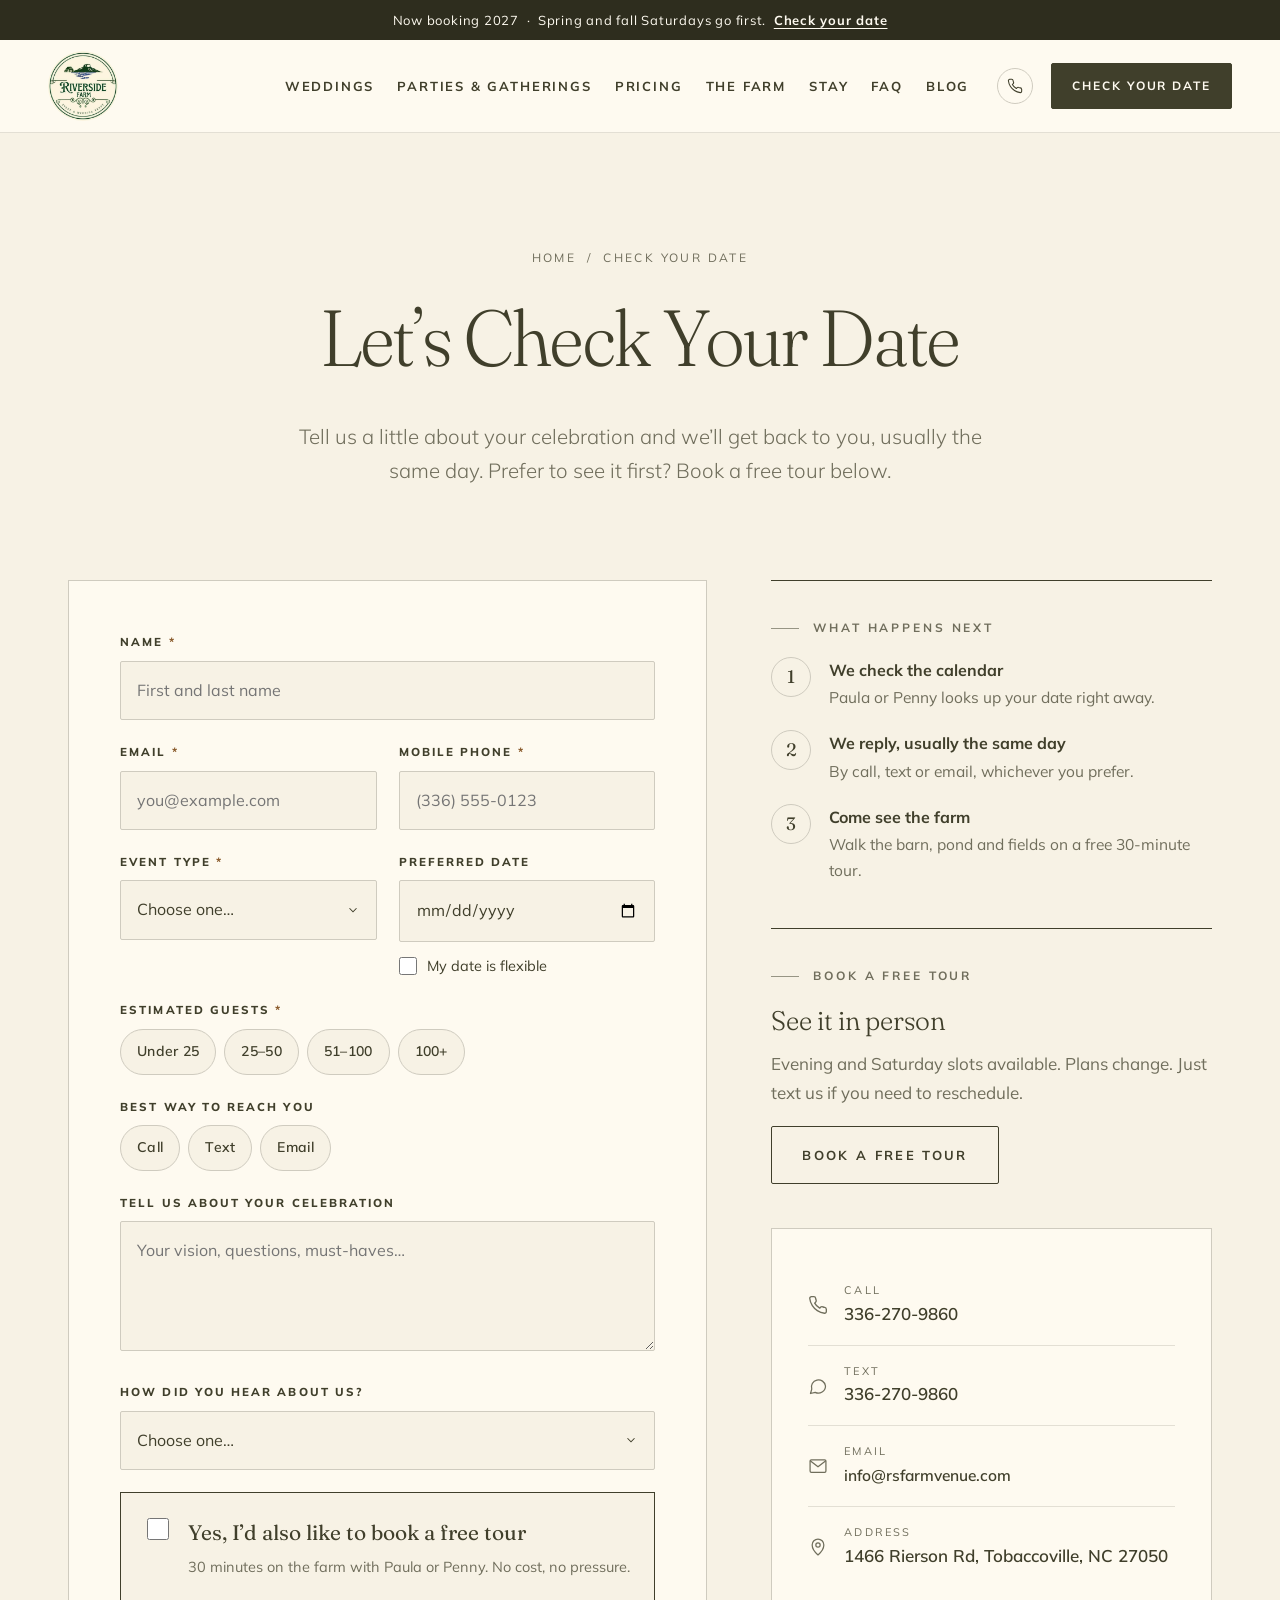
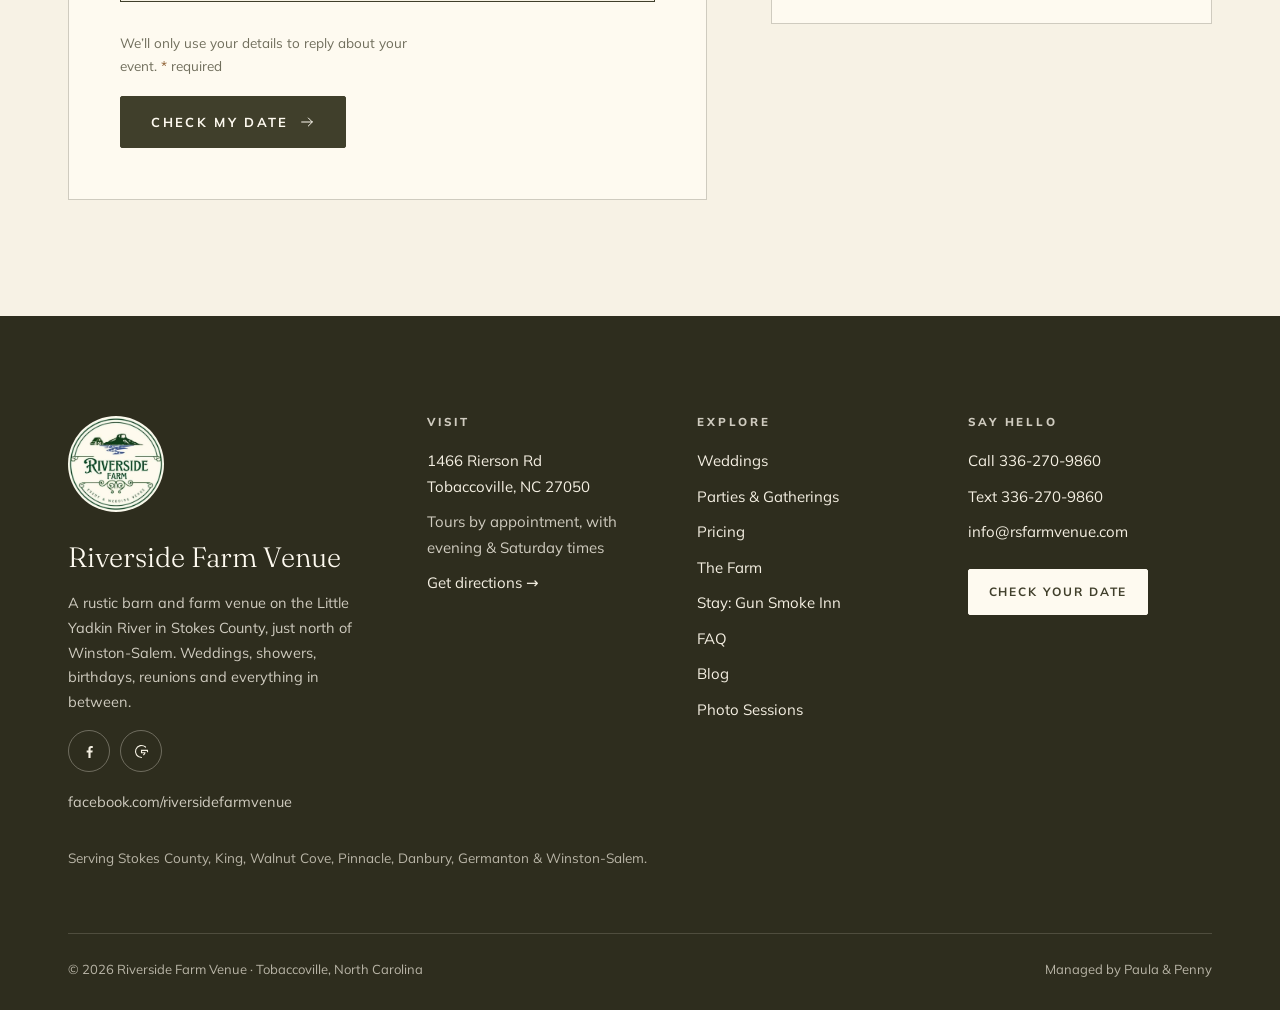
==== commit ed84c2b5: "Add blog (index + 2 posts), restore Blog nav, fix header overflow" ====
--- a/check-your-date.html
+++ b/check-your-date.html
@@ -17,7 +17,7 @@
       <img src="img/logo.jpg" alt="Riverside Farm Event &amp; Wedding Venue badge logo" width="70" height="70">
       <span class="brand-text">Riverside Farm<small>Event &amp; Wedding Venue</small></span>
     </a>
-    <nav class="nav" aria-label="Main"><a href="weddings.html">Weddings</a><a href="parties.html">Parties &amp; Gatherings</a><a href="pricing.html">Pricing</a><a href="the-farm.html">The Farm</a><a href="stay.html">Stay</a><a href="faq.html">FAQ</a></nav>
+    <nav class="nav" aria-label="Main"><a href="weddings.html">Weddings</a><a href="parties.html">Parties &amp; Gatherings</a><a href="pricing.html">Pricing</a><a href="the-farm.html">The Farm</a><a href="stay.html">Stay</a><a href="faq.html">FAQ</a><a href="blog/">Blog</a></nav>
     <div class="hdr-actions">
       <a class="hdr-phone" href="tel:+13362709860" aria-label="Call 336-270-9860"><span class="ic"><svg viewBox="0 0 24 24" fill="none" stroke="currentColor" stroke-width="1.6" stroke-linecap="round" stroke-linejoin="round"><path d="M22 16.9v3a2 2 0 0 1-2.2 2 19.8 19.8 0 0 1-8.6-3.1 19.5 19.5 0 0 1-6-6A19.8 19.8 0 0 1 2.1 4.2 2 2 0 0 1 4.1 2h3a2 2 0 0 1 2 1.7c.1.9.4 1.8.7 2.7a2 2 0 0 1-.5 2.1L8 9.8a16 16 0 0 0 6 6l1.3-1.3a2 2 0 0 1 2.1-.4c.9.3 1.8.6 2.7.7a2 2 0 0 1 1.7 2z"/></svg></span><span class="num">336-270-9860</span></a>
       <a class="btn btn-sm" href="check-your-date.html">Check Your Date</a>
@@ -27,7 +27,7 @@
 </header>
 <div class="mobile-menu" id="mobile-menu" aria-label="Mobile menu">
   <div class="mm-top"><a href="index.html"><img src="img/logo.jpg" alt="Riverside Farm Venue"></a><button class="burger" data-menu="close" aria-label="Close menu"><svg viewBox="0 0 24 24" fill="none" stroke="currentColor" stroke-width="1.5" stroke-linecap="round"><path d="M5 5l14 14M19 5L5 19"/></svg></button></div>
-  <nav><a href="index.html">Home</a><a href="weddings.html">Weddings</a><a href="parties.html">Parties &amp; Gatherings</a><a href="pricing.html">Pricing</a><a href="the-farm.html">The Farm</a><a href="stay.html">Stay</a><a href="faq.html">FAQ</a></nav>
+  <nav><a href="index.html">Home</a><a href="weddings.html">Weddings</a><a href="parties.html">Parties &amp; Gatherings</a><a href="pricing.html">Pricing</a><a href="the-farm.html">The Farm</a><a href="stay.html">Stay</a><a href="faq.html">FAQ</a><a href="blog/">Blog</a></nav>
   <div class="mm-foot">
     <a class="btn" href="check-your-date.html">Check Your Date</a>
     <a class="btn btn-outline" href="https://www.riversidefarmevents.com/service-page/preview-venue">Book a Free Tour</a>
@@ -138,6 +138,7 @@
           <li><a href="the-farm.html">The Farm</a></li>
           <li><a href="stay.html">Stay: Gun Smoke Inn</a></li>
           <li><a href="faq.html">FAQ</a></li>
+          <li><a href="blog/">Blog</a></li>
           
           <li><a href="parties.html#photo-sessions">Photo Sessions</a></li>
         </ul>
--- a/css/site.css
+++ b/css/site.css
@@ -91,7 +91,7 @@
 .burger svg{width:26px;height:26px}
 .mobile-menu{display:none}
 @media (max-width:1320px){.brand-text{display:none}}
-@media (max-width:1180px){.hdr-phone .num{display:none}}
+@media (max-width:1440px){.hdr-phone .num{display:none}}
 @media (max-width:1060px){
   .nav{display:none}
   .burger{display:flex;align-items:center;justify-content:center}
